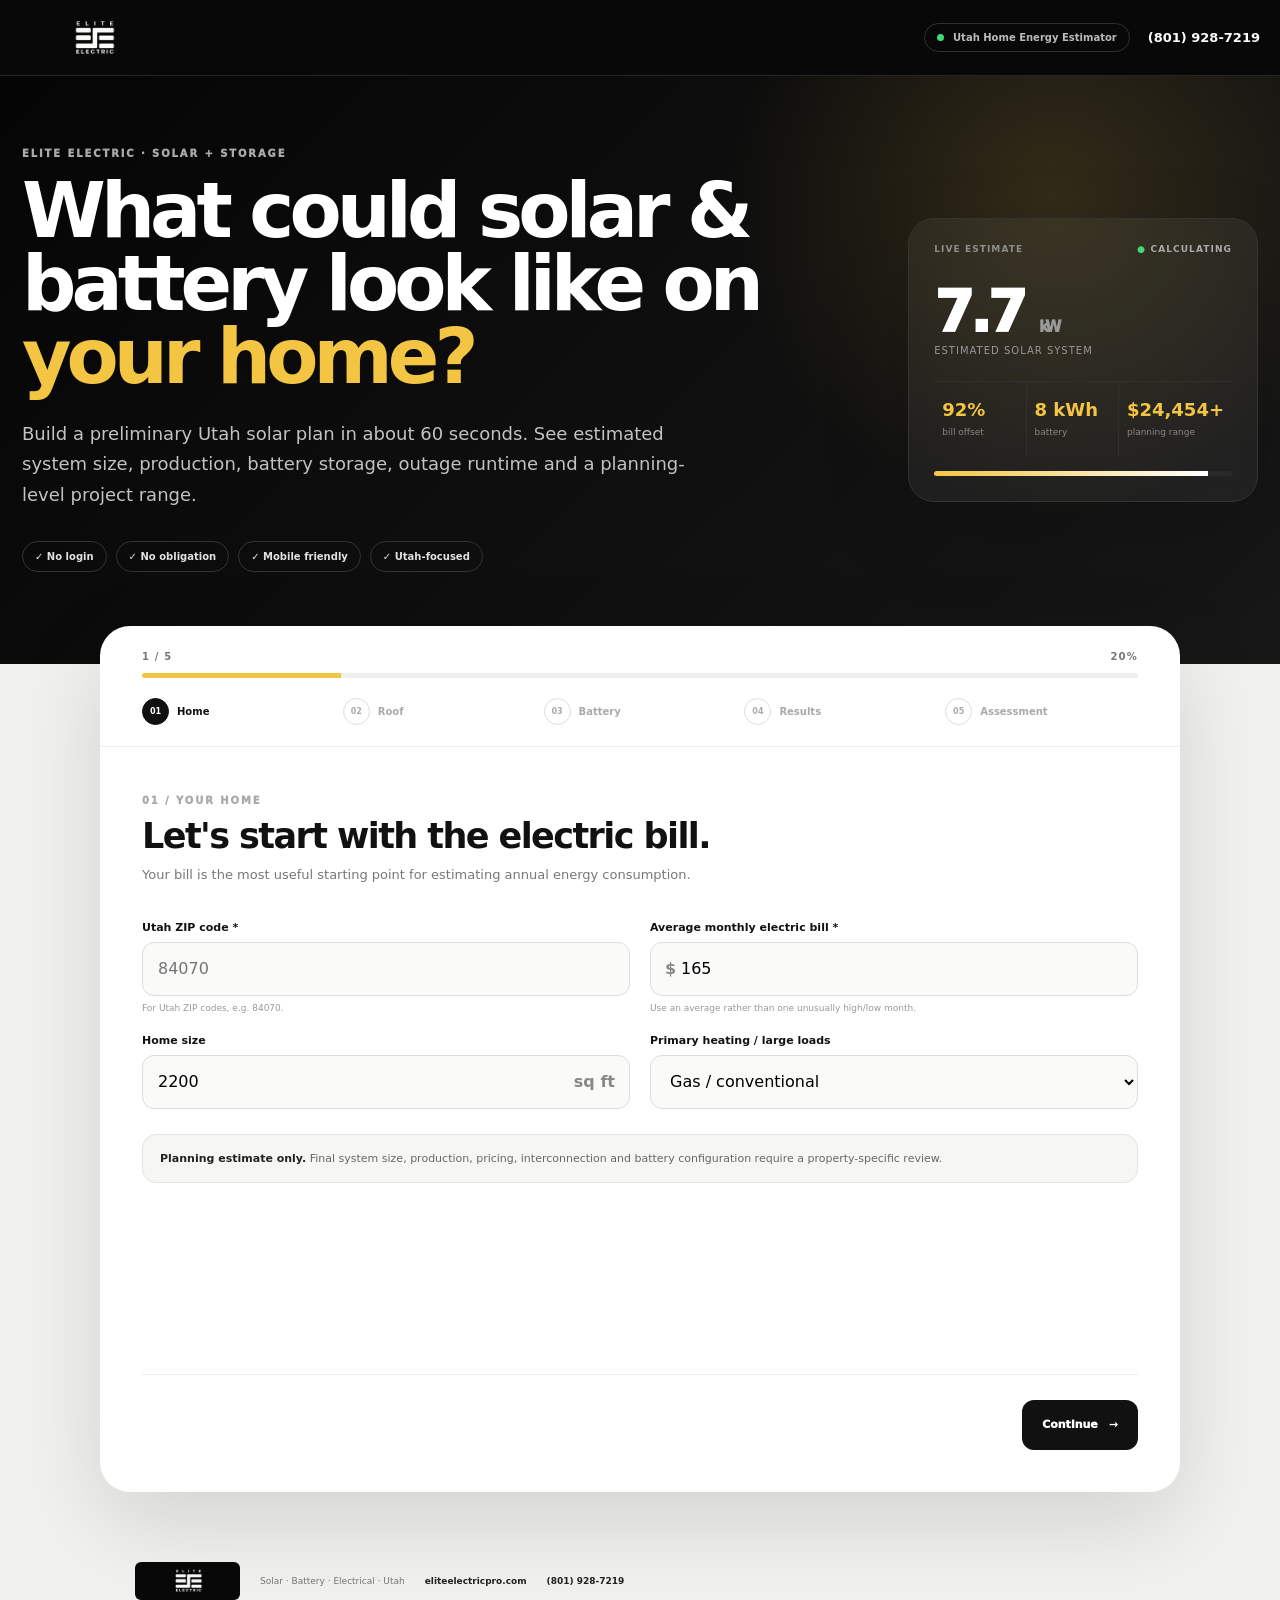
==== index.html @ 5e52f8b8 "Add files via upload" ====
<!doctype html>
<html lang="en">
<head>
  <meta charset="utf-8">
  <meta name="viewport" content="width=device-width,initial-scale=1">
  <meta name="theme-color" content="#090909">
  <meta name="description" content="Elite Electric Utah solar and battery savings estimator.">
  <title>Elite Electric | Utah Solar & Battery Savings Estimator</title>
  <link rel="stylesheet" href="styles.css">
</head>
<body data-embed-ready="true">
<div class="site">
  <header class="header">
    <a class="brand" href="https://eliteelectricpro.com/" target="_blank" rel="noopener">
      <img src="[data-uri]" alt="Elite Electric">
    </a>
    <div class="header-actions">
      <span class="status"><i></i> Utah Home Energy Estimator</span>
      <a href="tel:+18019287219">(801) 928-7219</a>
    </div>
  </header>

  <section class="hero">
    <div class="hero-inner">
      <div class="hero-copy">
        <div class="eyebrow">ELITE ELECTRIC · SOLAR + STORAGE</div>
        <h1>What could solar & battery look like on <span>your home?</span></h1>
        <p>Build a preliminary Utah solar plan in about 60 seconds. See estimated system size, production, battery storage, outage runtime and a planning-level project range.</p>
        <div class="hero-pills">
          <b>✓ No login</b><b>✓ No obligation</b><b>✓ Mobile friendly</b><b>✓ Utah-focused</b>
        </div>
      </div>
      <div class="hero-preview">
        <div class="preview-head"><span>LIVE ESTIMATE</span><i>● CALCULATING</i></div>
        <div class="preview-number" id="previewKw">— <small>kW</small></div>
        <div class="preview-label">Estimated solar system</div>
        <div class="preview-grid">
          <div><strong id="previewOffset">—</strong><span>bill offset</span></div>
          <div><strong id="previewBattery">—</strong><span>battery</span></div>
          <div><strong id="previewPrice">—</strong><span>planning range</span></div>
        </div>
        <div class="preview-progress"><span id="previewProgress"></span></div>
      </div>
    </div>
  </section>

  <main class="calculator" id="calculator">
    <div class="steps-bar">
      <div class="steps-meta"><span id="stepText">1 / 5</span><b id="stepPct">20%</b></div>
      <div class="bar"><span id="barFill"></span></div>
      <div class="steps">
        <div class="step active" data-step="1"><i>01</i><span>Home</span></div>
        <div class="step" data-step="2"><i>02</i><span>Roof</span></div>
        <div class="step" data-step="3"><i>03</i><span>Battery</span></div>
        <div class="step" data-step="4"><i>04</i><span>Results</span></div>
        <div class="step" data-step="5"><i>05</i><span>Assessment</span></div>
      </div>
    </div>

    <form id="form" novalidate>
      <section class="screen active" data-screen="1">
        <div class="screen-title"><label>01 / YOUR HOME</label><h2>Let's start with the electric bill.</h2><p>Your bill is the most useful starting point for estimating annual energy consumption.</p></div>
        <div class="fields two">
          <label class="field"><b>Utah ZIP code *</b><input id="zip" maxlength="5" inputmode="numeric" placeholder="84070"><small>For Utah ZIP codes, e.g. 84070.</small></label>
          <label class="field"><b>Average monthly electric bill *</b><div class="money"><em>$</em><input id="bill" type="number" min="50" max="2500" value="165"></div><small>Use an average rather than one unusually high/low month.</small></label>
        </div>
        <div class="fields two">
          <label class="field"><b>Home size</b><div class="suffix"><input id="sqft" type="number" min="500" max="15000" value="2200"><em>sq ft</em></div></label>
          <label class="field"><b>Primary heating / large loads</b><select id="heating"><option value="gas">Gas / conventional</option><option value="heatpump">Heat pump</option><option value="electric">Electric resistance</option><option value="mixed">Mixed / not sure</option></select></label>
        </div>
        <div class="notice"><strong>Planning estimate only.</strong> Final system size, production, pricing, interconnection and battery configuration require a property-specific review.</div>
      </section>

      <section class="screen" data-screen="2">
        <div class="screen-title"><label>02 / ROOF & SOLAR</label><h2>Tell us what the roof is like.</h2><p>These selections adjust the planning model for roof exposure and available solar area.</p></div>
        <div class="choice-title">Primary roof direction</div>
        <div class="cards four" id="orientation">
          <button type="button" class="card selected" data-v="south"><strong>↑</strong><b>South</b><small>Strong exposure</small></button>
          <button type="button" class="card" data-v="se"><strong>↗</strong><b>SE / SW</b><small>Good exposure</small></button>
          <button type="button" class="card" data-v="ew"><strong>↔</strong><b>East / West</b><small>Good exposure</small></button>
          <button type="button" class="card" data-v="north"><strong>↓</strong><b>Mostly North</b><small>Reduced exposure</small></button>
        </div>
        <div class="choice-title">Roof shading</div>
        <div class="range-card">
          <input id="shade" type="range" min="0" max="35" step="5" value="10">
          <div><span>Minimal</span><b id="shadeLabel">10% shade</b><span>Heavy</span></div>
        </div>
        <div class="choice-title">Available roof area</div>
        <div class="cards three" id="roofArea">
          <button type="button" class="card selected" data-v="normal"><b>Normal</b><small>Plenty of usable roof area</small></button>
          <button type="button" class="card" data-v="complex"><b>Complex</b><small>Multiple roof faces / obstructions</small></button>
          <button type="button" class="card" data-v="limited"><b>Limited</b><small>Space may constrain panel count</small></button>
        </div>
        <div class="mini-note">The calculator uses an editable Utah planning production assumption. It is not a substitute for satellite imagery, shade analysis or a site survey.</div>
      </section>

      <section class="screen" data-screen="3">
        <div class="screen-title"><label>03 / BATTERY BACKUP</label><h2>How much of the home should stay on?</h2><p>Choose an outage goal, then select the loads you want to prioritize.</p></div>
        <div class="goal-cards" id="goals">
          <button type="button" class="goal selected" data-v="essential"><span>🔌</span><b>Essential</b><small>Fridge, lights, Wi‑Fi and selected outlets</small></button>
          <button type="button" class="goal" data-v="comfort"><span>🏠</span><b>Comfort</b><small>Add TV, fans and more everyday loads</small></button>
          <button type="button" class="goal" data-v="whole"><span>⚡</span><b>Whole-home</b><small>Designed around larger loads and HVAC</small></button>
        </div>
        <div class="load-box">
          <div class="load-head"><div><b>Backup loads</b><small>Typical planning wattages</small></div><button type="button" id="reset">Reset</button></div>
          <div class="appliances" id="appliances"></div>
          <div class="load-total">
            <div><span>Simultaneous load</span><b id="watts">—</b></div>
            <div><span>Daily backup energy</span><b id="daily">—</b></div>
            <div><span>Suggested battery</span><b id="battery">—</b></div>
          </div>
        </div>
        <label class="checkrow"><input id="resilience" type="checkbox" checked><span></span><div><b>Prioritize outage resilience</b><small>Keep more storage in the recommendation when sizing is close.</small></div></label>
      </section>

      <section class="screen" data-screen="4">
        <div class="screen-title"><label>04 / YOUR RESULTS</label><h2>Your preliminary solar plan.</h2><p>Use these figures to start a conversation. A final design and quote must be based on your actual property.</p></div>
        <div class="result-top">
          <div><span>EST. SOLAR</span><strong id="rKw">—</strong><small>DC system size</small></div>
          <div><span>ANNUAL OFFSET</span><strong id="rOffset">—</strong><small>modeled energy offset</small></div>
          <div><span>BATTERY</span><strong id="rBattery">—</strong><small>usable storage target</small></div>
        </div>
        <div class="metrics">
          <article><i>☀</i><span>Annual production</span><b id="rProduction">—</b><small>kWh / year</small></article>
          <article><i>$</i><span>Annual electric spend</span><b id="rAnnual">—</b><small>before solar</small></article>
          <article><i>◷</i><span>Essential backup</span><b id="rRuntime">—</b><small>modeled runtime</small></article>
          <article><i>↘</i><span>Planning project range</span><b id="rPrice">—</b><small>before applicable rebates</small></article>
        </div>
        <div class="product-box">
          <div class="box-title"><div><label>BATTERY CONFIGURATION</label><h3>Equipment paths shown by Elite Electric</h3></div><span id="rebatePill">RMP rebate: verify eligibility</span></div>
          <div class="products" id="products"></div>
        </div>
        <div class="savings-box">
          <div><label>25-YEAR PLANNING VIEW</label><h3>Modeled energy savings</h3><p id="savingsText">—</p></div>
          <div class="savings-number"><strong id="savings25">—</strong><span>modeled utility spend avoided over 25 years*</span></div>
        </div>
        <div class="result-notes"><h3>How to read this estimate</h3><ul id="notes"></ul></div>
        <div class="disclaimer">*This is a planning model, not a guaranteed savings statement. It does not model every utility charge, rate change, degradation, financing term, maintenance cost, tax situation, export-credit rule or outage pattern. Verify current incentives and utility rules before relying on them.</div>
      </section>

      <section class="screen" data-screen="5">
        <div class="screen-title"><label>05 / NEXT STEP</label><h2>Turn the estimate into a property-specific design.</h2><p>Send your information to Elite Electric. The calculator results stay on this page; the contact form is loaded directly from your website.</p></div>
        <div class="lead-summary">
          <div><span>Your estimate</span><strong id="leadSummary">—</strong></div>
          <div><span>Battery goal</span><strong id="leadBattery">—</strong></div>
          <div><span>ZIP</span><strong id="leadZip">—</strong></div>
        </div>
        <div class="cta">
          <div><label>ELITE ELECTRIC</label><h3>Request your solar + battery assessment</h3><p>Ask about system design, panel capacity, battery backup, RMP programs and current project pricing.</p></div>
          <a href="tel:+18019287219">Call (801) 928-7219</a>
        </div>
        <div class="contact-head"><div><label>CONTACT FORM</label><h3>Send your details</h3></div><a href="https://eliteelectricpro.com/metform-form/contact-form/" target="_blank" rel="noopener">Open separately ↗</a></div>
        <div class="iframe-shell">
          <div class="iframe-topline"><span>Secure Elite Electric form</span><button type="button" id="expandForm">Expand form ↗</button></div>
          <div class="iframe"><iframe src="https://eliteelectricpro.com/metform-form/contact-form/" title="Elite Electric contact form" loading="lazy" referrerpolicy="strict-origin-when-cross-origin"></iframe></div>
        </div>
        <p class="iframe-help">If the form is blocked by WordPress security settings, use “Open separately.”</p>
      </section>

      <div class="nav">
        <button type="button" id="back" class="secondary hidden">← Back</button>
        <span></span>
        <button type="button" id="next" class="primary">Continue <b>→</b></button>
      </div>
    </form>
  </main>

  <footer>
    <img src="[data-uri]" alt="Elite Electric">
    <span>Solar · Battery · Electrical · Utah</span>
    <a href="https://eliteelectricpro.com/" target="_blank" rel="noopener">eliteelectricpro.com</a>
    <a href="tel:+18019287219">(801) 928-7219</a>
  </footer>
</div>
<script src="app.js"></script>
</body>
</html>
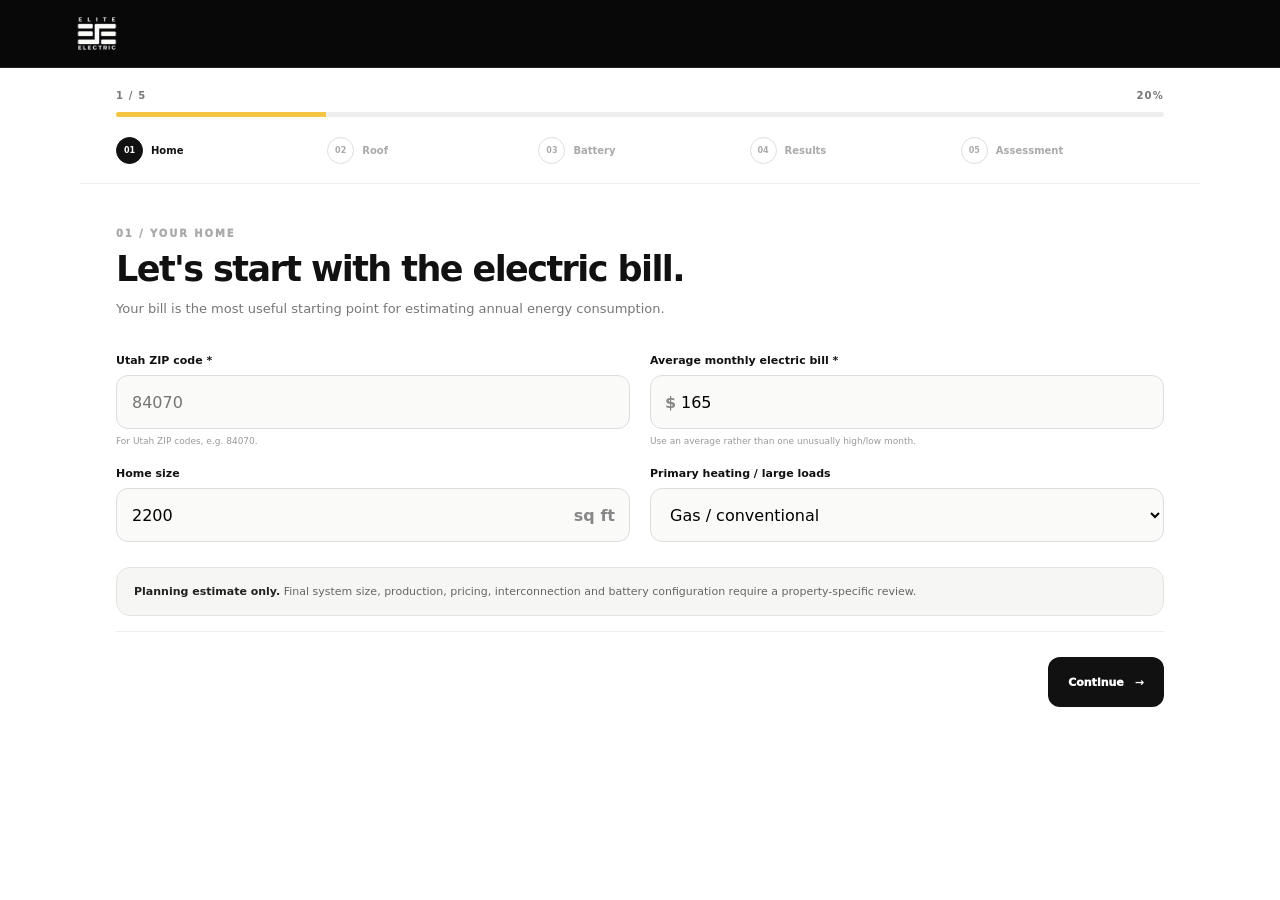
==== commit cb76d84d: "Add files via upload" ====
--- a/index.html
+++ b/index.html
@@ -10,39 +10,11 @@
 </head>
 <body data-embed-ready="true">
 <div class="site">
-  <header class="header">
-    <a class="brand" href="https://eliteelectricpro.com/" target="_blank" rel="noopener">
+  <header class="header" aria-label="Elite Electric">
+    <a class="brand" href="https://eliteelectricpro.com/" target="_blank" rel="noopener" aria-label="Elite Electric website">
       <img src="[data-uri]" alt="Elite Electric">
     </a>
-    <div class="header-actions">
-      <span class="status"><i></i> Utah Home Energy Estimator</span>
-      <a href="tel:+18019287219">(801) 928-7219</a>
-    </div>
   </header>
-
-  <section class="hero">
-    <div class="hero-inner">
-      <div class="hero-copy">
-        <div class="eyebrow">ELITE ELECTRIC · SOLAR + STORAGE</div>
-        <h1>What could solar & battery look like on <span>your home?</span></h1>
-        <p>Build a preliminary Utah solar plan in about 60 seconds. See estimated system size, production, battery storage, outage runtime and a planning-level project range.</p>
-        <div class="hero-pills">
-          <b>✓ No login</b><b>✓ No obligation</b><b>✓ Mobile friendly</b><b>✓ Utah-focused</b>
-        </div>
-      </div>
-      <div class="hero-preview">
-        <div class="preview-head"><span>LIVE ESTIMATE</span><i>● CALCULATING</i></div>
-        <div class="preview-number" id="previewKw">— <small>kW</small></div>
-        <div class="preview-label">Estimated solar system</div>
-        <div class="preview-grid">
-          <div><strong id="previewOffset">—</strong><span>bill offset</span></div>
-          <div><strong id="previewBattery">—</strong><span>battery</span></div>
-          <div><strong id="previewPrice">—</strong><span>planning range</span></div>
-        </div>
-        <div class="preview-progress"><span id="previewProgress"></span></div>
-      </div>
-    </div>
-  </section>
 
   <main class="calculator" id="calculator">
     <div class="steps-bar">
@@ -149,12 +121,15 @@
           <div><label>ELITE ELECTRIC</label><h3>Request your solar + battery assessment</h3><p>Ask about system design, panel capacity, battery backup, RMP programs and current project pricing.</p></div>
           <a href="tel:+18019287219">Call (801) 928-7219</a>
         </div>
-        <div class="contact-head"><div><label>CONTACT FORM</label><h3>Send your details</h3></div><a href="https://eliteelectricpro.com/metform-form/contact-form/" target="_blank" rel="noopener">Open separately ↗</a></div>
-        <div class="iframe-shell">
-          <div class="iframe-topline"><span>Secure Elite Electric form</span><button type="button" id="expandForm">Expand form ↗</button></div>
-          <div class="iframe"><iframe src="https://eliteelectricpro.com/metform-form/contact-form/" title="Elite Electric contact form" loading="lazy" referrerpolicy="strict-origin-when-cross-origin"></iframe></div>
+        <div class="contact-launch">
+          <div class="contact-launch-copy">
+            <label>FREE ASSESSMENT</label>
+            <h3>Ready for a property-specific design?</h3>
+            <p>Your calculator results are ready. Continue to Elite Electric's dedicated assessment form to request a site-specific review.</p>
+          </div>
+          <a class="contact-launch-button" href="https://eliteelectricpro.com/lead/" target="_blank" rel="noopener">Open assessment form ↗</a>
         </div>
-        <p class="iframe-help">If the form is blocked by WordPress security settings, use “Open separately.”</p>
+        <p class="iframe-help">The assessment form opens on Elite Electric's website so it can use its full mobile layout without creating blank space inside the calculator.</p>
       </section>
 
       <div class="nav">
@@ -165,12 +140,7 @@
     </form>
   </main>
 
-  <footer>
-    <img src="[data-uri]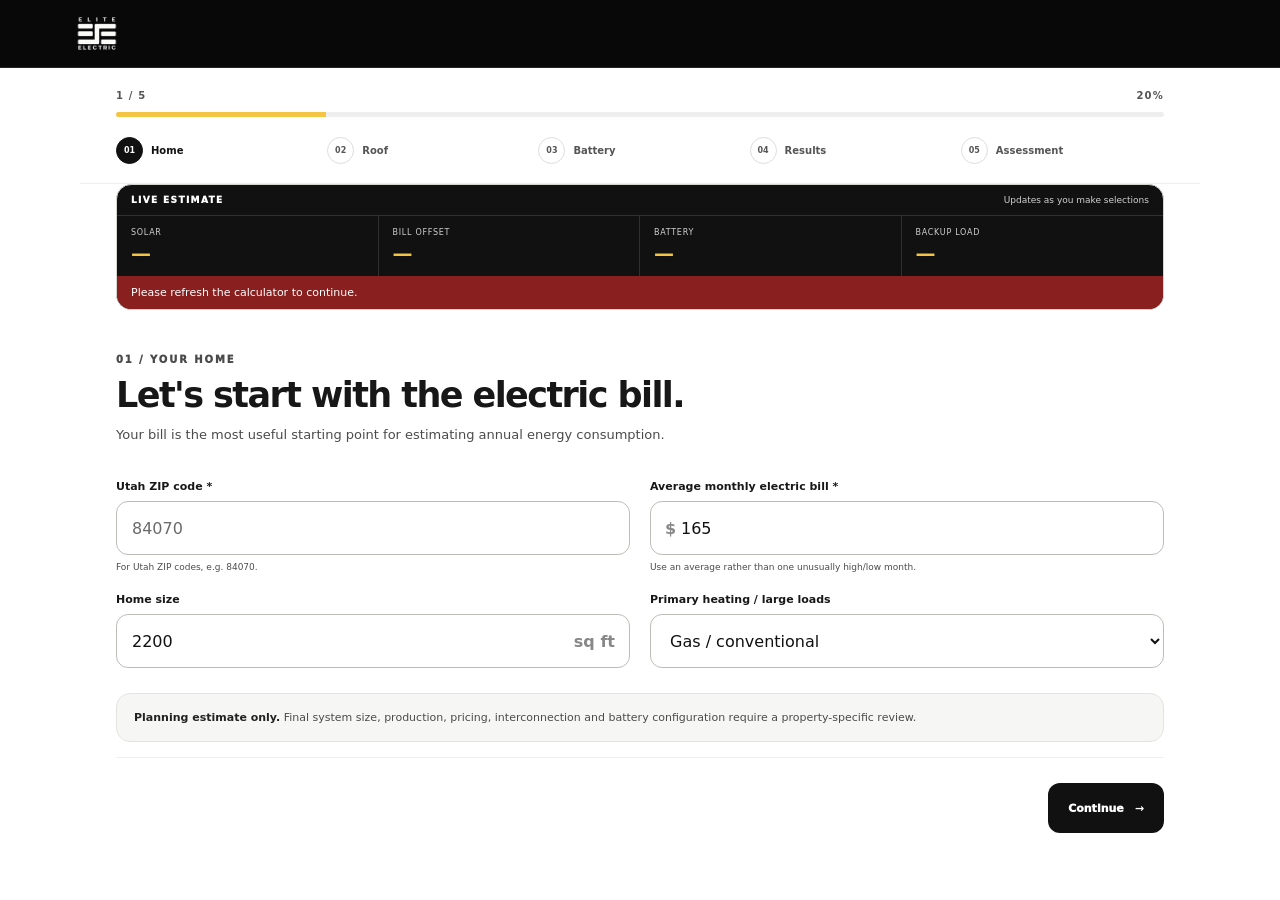
==== commit 9f652232: "Add files via upload" ====
--- a/index.html
+++ b/index.html
@@ -26,6 +26,16 @@
         <div class="step" data-step="3"><i>03</i><span>Battery</span></div>
         <div class="step" data-step="4"><i>04</i><span>Results</span></div>
         <div class="step" data-step="5"><i>05</i><span>Assessment</span></div>
+      </div>
+    </div>
+
+    <div class="live-estimate" aria-live="polite" aria-label="Live estimate preview">
+      <div class="live-estimate-head"><span>LIVE ESTIMATE</span><small>Updates as you make selections</small></div>
+      <div class="live-estimate-grid">
+        <div><span>Solar</span><strong id="liveKw">—</strong></div>
+        <div><span>Bill offset</span><strong id="liveOffset">—</strong></div>
+        <div><span>Battery</span><strong id="liveBattery">—</strong></div>
+        <div><span>Backup load</span><strong id="liveLoad">—</strong></div>
       </div>
     </div>
 
@@ -111,25 +121,21 @@
       </section>
 
       <section class="screen" data-screen="5">
-        <div class="screen-title"><label>05 / NEXT STEP</label><h2>Turn the estimate into a property-specific design.</h2><p>Send your information to Elite Electric. The calculator results stay on this page; the contact form is loaded directly from your website.</p></div>
+        <div class="screen-title"><label>05 / NEXT STEP</label><h2>Turn the estimate into a property-specific design.</h2><p>Send your information to Elite Electric. Your estimate stays on this page while you complete the assessment form.</p></div>
         <div class="lead-summary">
           <div><span>Your estimate</span><strong id="leadSummary">—</strong></div>
           <div><span>Battery goal</span><strong id="leadBattery">—</strong></div>
           <div><span>ZIP</span><strong id="leadZip">—</strong></div>
         </div>
         <div class="cta">
-          <div><label>ELITE ELECTRIC</label><h3>Request your solar + battery assessment</h3><p>Ask about system design, panel capacity, battery backup, RMP programs and current project pricing.</p></div>
+          <div><label>ELITE ELECTRIC</label><h3>Request your solar + battery assessment</h3><p>Your estimate stays here while the dedicated Elite Electric assessment form loads below.</p></div>
           <a href="tel:+18019287219">Call (801) 928-7219</a>
         </div>
-        <div class="contact-launch">
-          <div class="contact-launch-copy">
-            <label>FREE ASSESSMENT</label>
-            <h3>Ready for a property-specific design?</h3>
-            <p>Your calculator results are ready. Continue to Elite Electric's dedicated assessment form to request a site-specific review.</p>
-          </div>
-          <a class="contact-launch-button" href="https://eliteelectricpro.com/lead/" target="_blank" rel="noopener">Open assessment form ↗</a>
+        <div class="embedded-lead">
+          <div class="embedded-lead-bar"><span>FREE ASSESSMENT</span><span>Elite Electric form</span></div>
+          <iframe id="leadFrame" title="Elite Electric assessment form" src="https://eliteelectricpro.com/lead/" loading="lazy"></iframe>
         </div>
-        <p class="iframe-help">The assessment form opens on Elite Electric's website so it can use its full mobile layout without creating blank space inside the calculator.</p>
+        <p class="iframe-help">The assessment form is embedded in this calculator, so customers stay in the same application. If it does not load, <a href="https://eliteelectricpro.com/lead/" target="_blank" rel="noopener">open it directly ↗</a>.</p>
       </section>
 
       <div class="nav">
--- a/styles.css
+++ b/styles.css
@@ -64,3 +64,38 @@
 .header{justify-content:flex-start}
 .brand{display:inline-flex;align-items:center}
 @media(max-width:620px){.header{height:58px;padding:0 14px}.brand img{width:116px;height:46px}}
+
+/* v6: keep the dedicated assessment form inside the calculator */
+.embedded-lead{margin-top:18px;border:1px solid #deded9;border-radius:17px;overflow:hidden;background:#fafafa}
+.embedded-lead-bar{height:42px;padding:0 14px;display:flex;align-items:center;justify-content:space-between;gap:12px;border-bottom:1px solid #e6e6e2;background:#f5f5f2;color:#777;font-size:8px;font-weight:900;text-transform:uppercase;letter-spacing:.1em}
+.embedded-lead-bar span:first-child{color:#111}
+.embedded-lead iframe{width:100%;height:760px;border:0;display:block;background:#fff}
+.iframe-help a{color:#222;font-weight:800}
+@media(max-width:620px){
+  .embedded-lead{margin-top:14px;border-radius:13px}
+  .embedded-lead-bar{height:38px;padding:0 11px;font-size:7px}
+  .embedded-lead iframe{height:720px}
+}
+
+
+/* v7: high-contrast text + visible live calculations */
+:root{--muted-strong:#4b4b4b;--muted-soft:#5f5f5f}
+body{color:#171717}
+.screen-title label,.box-title label,.cta label,.contact-head label{color:#4b4b4b}
+.screen-title p,.notice,.mini-note,.field small,.card small,.goal small,.load-head small,.appliance small,.checkrow small,.metrics span,.metrics small,.product p,.product .tag,.result-notes li,.disclaimer,.iframe-help,.contact-launch-copy label,.contact-launch-copy p,.savings-box p,.savings-number span{color:var(--muted-strong)}
+.steps-meta,.step{color:#555}
+.step.active{color:#111}
+.preview-label,.preview-grid span{color:#555}
+.field>b,.choice-title,.load-head b,.appliance b,.checkrow b,.box-title h3,.result-notes h3{color:#171717}
+.field input,.field select{color:#111;background:#fff;border-color:#bdbdb8}
+.field input::placeholder{color:#6a6a6a;opacity:1}
+.live-estimate{margin:0 36px;border:1px solid #d5d5d0;border-radius:15px;background:#111;color:#fff;overflow:hidden}
+.live-estimate-head{display:flex;justify-content:space-between;align-items:center;gap:12px;padding:10px 14px;border-bottom:1px solid #303030}
+.live-estimate-head span{font-size:9px;font-weight:950;letter-spacing:.15em;color:#fff}
+.live-estimate-head small{font-size:9px;color:#d1d1d1}
+.live-estimate-grid{display:grid;grid-template-columns:repeat(4,1fr)}
+.live-estimate-grid div{padding:12px 14px;border-right:1px solid #303030}
+.live-estimate-grid div:last-child{border-right:0}
+.live-estimate-grid span{display:block;font-size:8px;text-transform:uppercase;letter-spacing:.09em;color:#cfcfcf}
+.live-estimate-grid strong{display:block;color:var(--gold);font-size:20px;line-height:1.1;margin-top:5px}
+@media(max-width:620px){.live-estimate{margin:0 14px;border-radius:13px}.live-estimate-head{padding:9px 11px}.live-estimate-head small{font-size:8px}.live-estimate-grid div{padding:11px 10px}.live-estimate-grid span{font-size:7px}.live-estimate-grid strong{font-size:16px}}
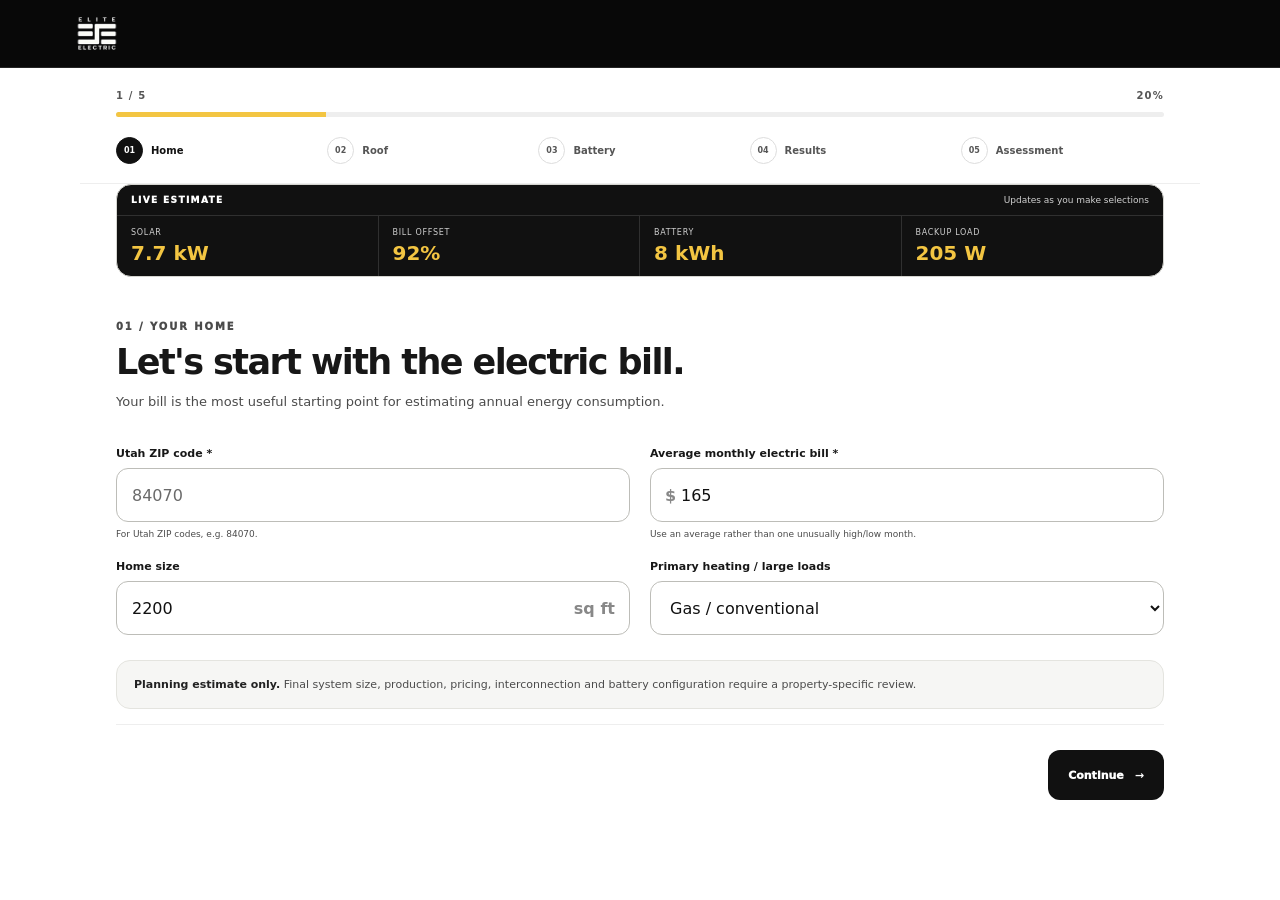
==== commit 4c92b3e4: "Add files via upload" ====
--- a/index.html
+++ b/index.html
@@ -5,6 +5,8 @@
   <meta name="viewport" content="width=device-width,initial-scale=1">
   <meta name="theme-color" content="#090909">
   <meta name="description" content="Elite Electric Utah solar and battery savings estimator.">
+  <link rel="icon" type="image/png" sizes="192x192" href="assets/favicon.png">
+  <link rel="apple-touch-icon" href="assets/favicon.png">
   <title>Elite Electric | Utah Solar & Battery Savings Estimator</title>
   <link rel="stylesheet" href="styles.css">
 </head>
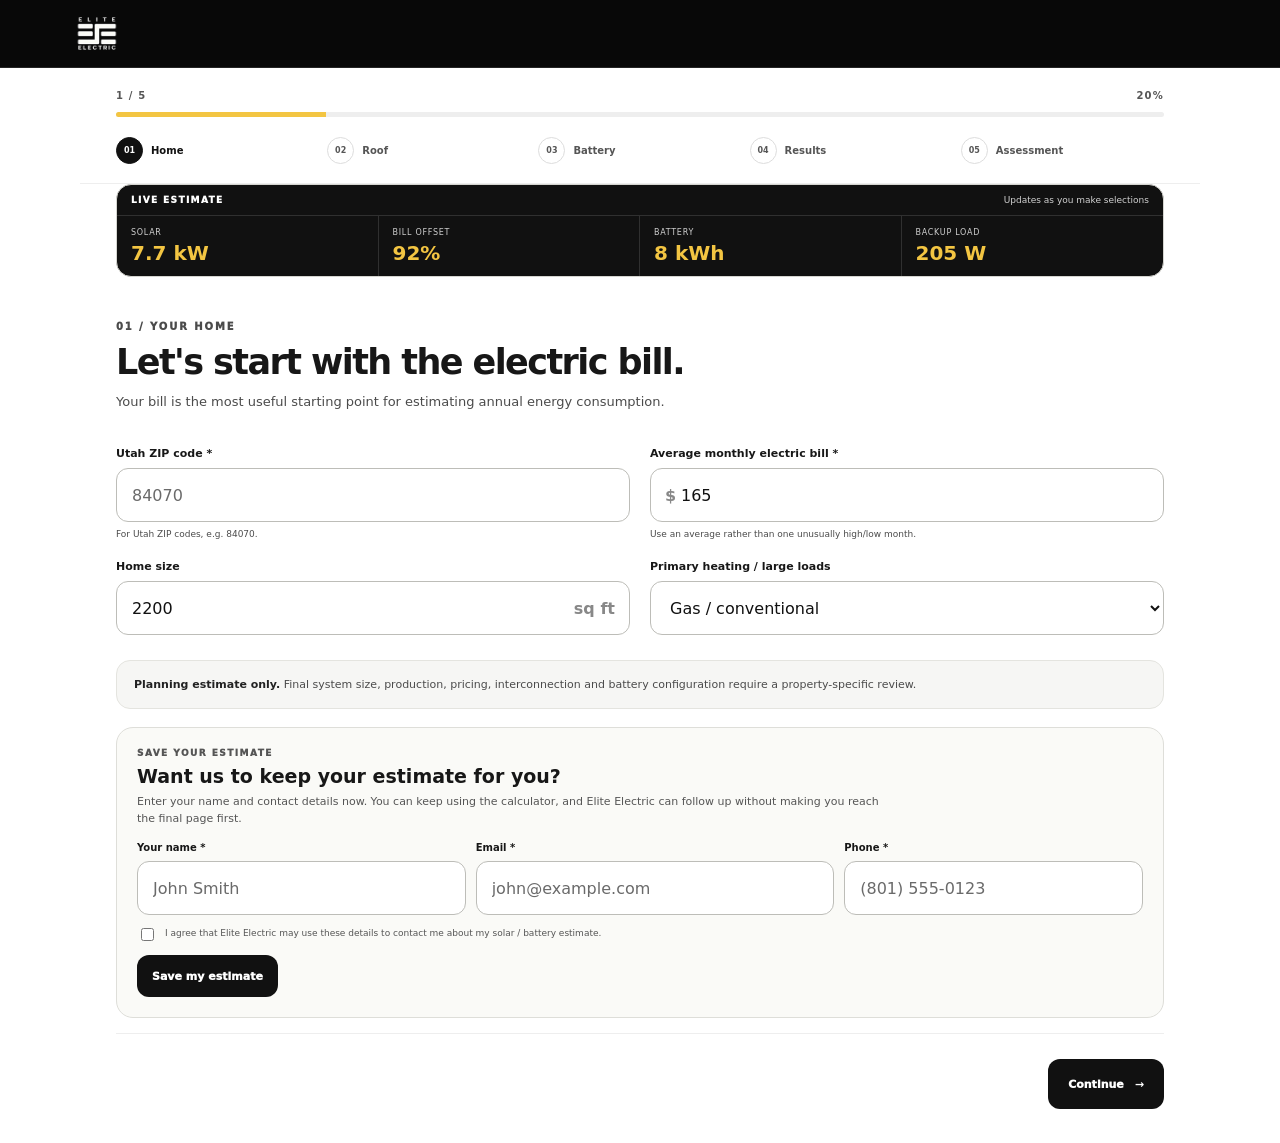
==== commit 376c8252: "Add files via upload" ====
--- a/index.html
+++ b/index.html
@@ -53,6 +53,21 @@
           <label class="field"><b>Primary heating / large loads</b><select id="heating"><option value="gas">Gas / conventional</option><option value="heatpump">Heat pump</option><option value="electric">Electric resistance</option><option value="mixed">Mixed / not sure</option></select></label>
         </div>
         <div class="notice"><strong>Planning estimate only.</strong> Final system size, production, pricing, interconnection and battery configuration require a property-specific review.</div>
+
+        <div class="save-lead-card" id="saveLeadCard">
+          <div class="save-lead-copy">
+            <span class="eyebrow">SAVE YOUR ESTIMATE</span>
+            <h3>Want us to keep your estimate for you?</h3>
+            <p>Enter your name and contact details now. You can keep using the calculator, and Elite Electric can follow up without making you reach the final page first.</p>
+          </div>
+          <div class="save-lead-fields">
+            <label class="field"><b>Your name *</b><input id="leadName" autocomplete="name" placeholder="John Smith"></label>
+            <label class="field"><b>Email *</b><input id="leadEmail" type="email" autocomplete="email" placeholder="john@example.com"></label>
+            <label class="field"><b>Phone *</b><input id="leadPhone" type="tel" autocomplete="tel" inputmode="tel" placeholder="(801) 555-0123"></label>
+          </div>
+          <label class="consent"><input id="leadConsent" type="checkbox"><span>I agree that Elite Electric may use these details to contact me about my solar / battery estimate.</span></label>
+          <div class="save-lead-actions"><button type="button" id="saveLead" class="primary small">Save my estimate</button><span id="saveLeadStatus" role="status" aria-live="polite"></span></div>
+        </div>
       </section>
 
       <section class="screen" data-screen="2">
--- a/styles.css
+++ b/styles.css
@@ -99,3 +99,5 @@
 .live-estimate-grid span{display:block;font-size:8px;text-transform:uppercase;letter-spacing:.09em;color:#cfcfcf}
 .live-estimate-grid strong{display:block;color:var(--gold);font-size:20px;line-height:1.1;margin-top:5px}
 @media(max-width:620px){.live-estimate{margin:0 14px;border-radius:13px}.live-estimate-head{padding:9px 11px}.live-estimate-head small{font-size:8px}.live-estimate-grid div{padding:11px 10px}.live-estimate-grid span{font-size:7px}.live-estimate-grid strong{font-size:16px}}
+/* v9: early lead capture */
+.save-lead-card{margin-top:18px;padding:20px;border:1px solid #deded9;border-radius:17px;background:#fafaf7}.save-lead-copy .eyebrow{display:block;color:#555;font-size:9px;font-weight:950;letter-spacing:.16em}.save-lead-copy h3{font-size:19px;margin:7px 0 6px}.save-lead-copy p{margin:0;color:#555;font-size:11px;line-height:1.55;max-width:760px}.save-lead-fields{display:grid;grid-template-columns:1.1fr 1.2fr 1fr;gap:10px;margin-top:15px}.save-lead-fields .field{margin:0}.save-lead-fields .field>b{font-size:10px}.save-lead-actions{display:flex;align-items:center;gap:12px;margin-top:11px}.primary.small{min-height:42px;padding:0 15px}.save-lead-actions span{font-size:10px;color:#555}.save-lead-actions span.saved{color:#39733b;font-weight:800}.save-lead-actions span.error{color:#a32a2a;font-weight:800}.consent{display:flex;gap:8px;align-items:flex-start;margin-top:12px;color:#555;font-size:9px;line-height:1.45}.consent input{margin-top:1px;accent-color:#111}.field input[type=email],.field input[type=tel]{color:#111;background:#fff;border-color:#bdbdb8}@media(max-width:700px){.save-lead-fields{grid-template-columns:1fr}.save-lead-card{padding:16px}.save-lead-actions{align-items:flex-start;flex-direction:column}.primary.small{width:100%}}
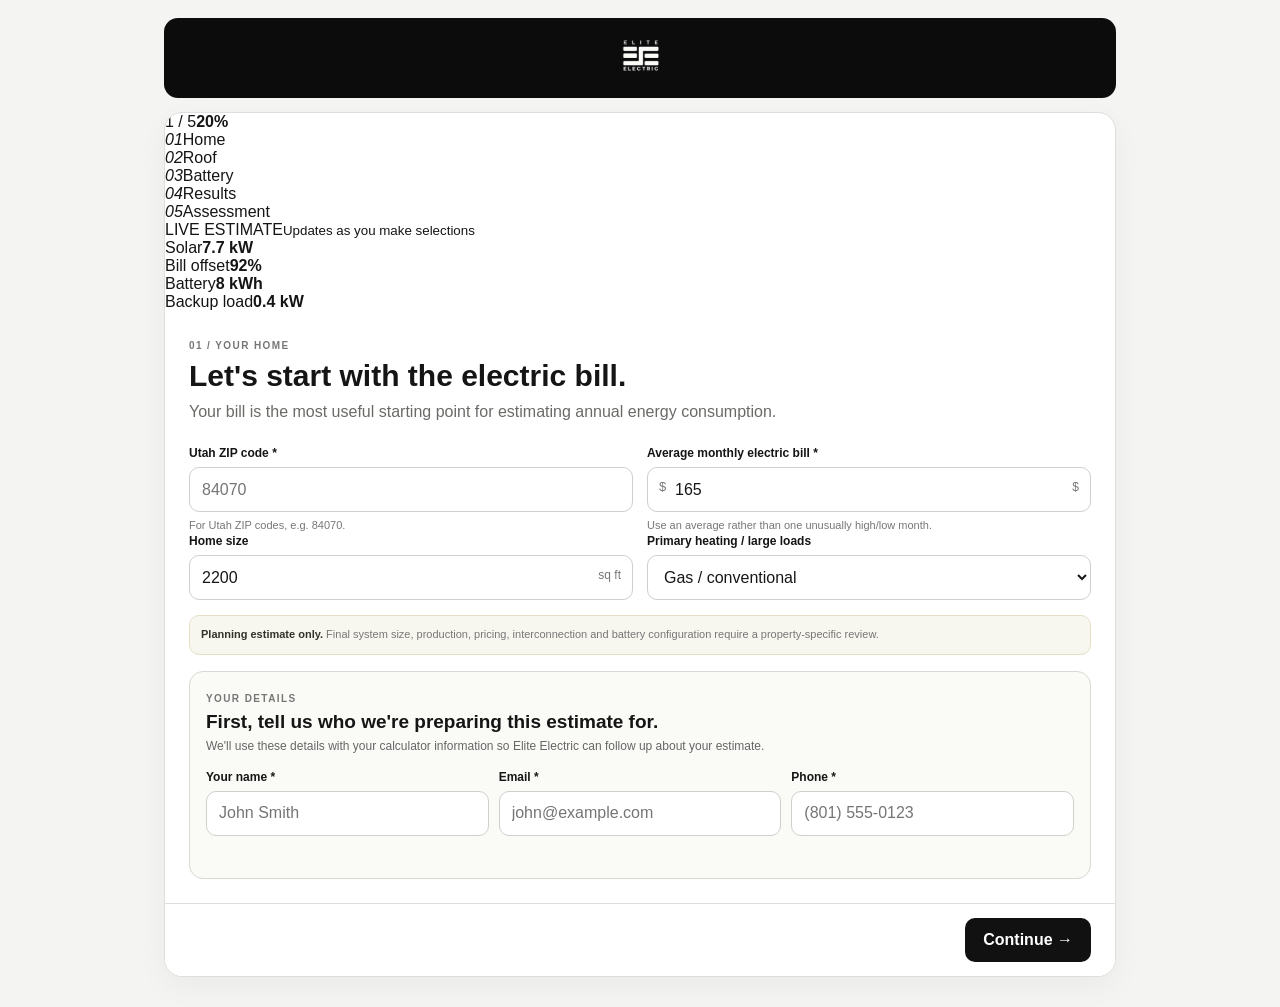
==== commit d28f21da: "Add files via upload" ====
--- a/index.html
+++ b/index.html
@@ -56,17 +56,16 @@
 
         <div class="save-lead-card" id="saveLeadCard">
           <div class="save-lead-copy">
-            <span class="eyebrow">SAVE YOUR ESTIMATE</span>
-            <h3>Want us to keep your estimate for you?</h3>
-            <p>Enter your name and contact details now. You can keep using the calculator, and Elite Electric can follow up without making you reach the final page first.</p>
+            <span class="eyebrow">YOUR DETAILS</span>
+            <h3>First, tell us who we're preparing this estimate for.</h3>
+            <p>We'll use these details with your calculator information so Elite Electric can follow up about your estimate.</p>
           </div>
           <div class="save-lead-fields">
             <label class="field"><b>Your name *</b><input id="leadName" autocomplete="name" placeholder="John Smith"></label>
             <label class="field"><b>Email *</b><input id="leadEmail" type="email" autocomplete="email" placeholder="john@example.com"></label>
             <label class="field"><b>Phone *</b><input id="leadPhone" type="tel" autocomplete="tel" inputmode="tel" placeholder="(801) 555-0123"></label>
           </div>
-          <label class="consent"><input id="leadConsent" type="checkbox"><span>I agree that Elite Electric may use these details to contact me about my solar / battery estimate.</span></label>
-          <div class="save-lead-actions"><button type="button" id="saveLead" class="primary small">Save my estimate</button><span id="saveLeadStatus" role="status" aria-live="polite"></span></div>
+          <div class="save-lead-actions"><span id="saveLeadStatus" role="status" aria-live="polite"></span></div>
         </div>
       </section>
 
--- a/styles.css
+++ b/styles.css
@@ -1,103 +1 @@
-:root{
---black:#080808;--ink:#111;--muted:#777;--soft:#f5f5f2;--line:#e3e3df;
---gold:#f3c542;--gold2:#ffdc68;--green:#3fdb79;--white:#fff;
---shadow:0 30px 90px rgba(0,0,0,.13);--radius:24px
-}
-*{box-sizing:border-box}html{scroll-behavior:smooth}
-body{margin:0;background:#f1f1ef;color:var(--ink);font-family:Inter,ui-sans-serif,system-ui,-apple-system,BlinkMacSystemFont,"Segoe UI",sans-serif}
-button,input,select{font:inherit}button{cursor:pointer}a{text-decoration:none;color:inherit}
-.header{height:76px;background:var(--black);display:flex;justify-content:space-between;align-items:center;padding:0 max(20px,calc((100vw - 1240px)/2));border-bottom:1px solid #252525}
-.brand img{width:148px;height:56px;object-fit:contain;display:block}.header-actions{display:flex;align-items:center;gap:18px;color:#fff;font-weight:800;font-size:13px}.header-actions a{color:#fff}.status{font-size:10px;color:#bbb;border:1px solid #303030;border-radius:100px;padding:8px 12px;font-weight:700}.status i{display:inline-block;width:7px;height:7px;background:var(--green);border-radius:50%;margin-right:6px}
-.screen-title label,.box-title label,.cta label,.contact-head label{font-size:10px;letter-spacing:.19em;font-weight:950;color:#aaa}
-.preview-number{font-size:57px;font-weight:950;letter-spacing:-.07em;margin-top:25px}.preview-number small{font-size:15px;color:#999}.preview-label{color:#999;font-size:10px;text-transform:uppercase;letter-spacing:.1em}.preview-grid{display:grid;grid-template-columns:repeat(3,1fr);border-top:1px solid #303030;margin-top:25px}.preview-grid div{padding:17px 8px;border-right:1px solid #303030}.preview-grid div:last-child{border:0}.preview-grid strong{display:block;font-size:18px;color:var(--gold)}.preview-grid span{font-size:9px;color:#888}.preview-progress{height:5px;background:#2a2a2a;border-radius:20px;overflow:hidden;margin-top:15px}.preview-progress span{display:block;width:0;height:100%;background:linear-gradient(90deg,var(--gold),#fff);transition:.5s}
-.calculator{max-width:1080px;margin:-38px auto 70px;background:#fff;border-radius:30px;box-shadow:var(--shadow);overflow:hidden;position:relative}.steps-bar{padding:25px 42px 21px;border-bottom:1px solid #eee}.steps-meta{display:flex;justify-content:space-between;color:#777;font-size:10px;font-weight:900;text-transform:uppercase;letter-spacing:.12em}.bar{height:5px;background:#eee;border-radius:10px;margin:11px 0 20px;overflow:hidden}.bar span{display:block;height:100%;width:20%;background:var(--gold);transition:.3s}.steps{display:grid;grid-template-columns:repeat(5,1fr);gap:8px}.step{display:flex;align-items:center;gap:8px;color:#aaa;font-size:10px;font-weight:900}.step i{font-style:normal;width:27px;height:27px;border:1px solid #ddd;border-radius:50%;display:grid;place-items:center;font-size:8px}.step.active{color:#111}.step.active i{background:#111;color:#fff;border-color:#111}.step.done i{background:var(--gold);color:#111;border-color:var(--gold)}
-form{padding:42px}.screen{display:none;min-height:570px}.screen.active{display:block}.screen-title{max-width:760px;margin-bottom:35px}.screen-title h2{font-size:35px;letter-spacing:-.045em;line-height:1.05;margin:10px 0}.screen-title p{color:#777;line-height:1.65;font-size:13px;margin:0}.fields{display:grid;gap:20px;margin-bottom:21px}.fields.two{grid-template-columns:1fr 1fr}.field{display:block}.field>b{font-size:11px;display:block;margin-bottom:8px}.field input,.field select{width:100%;height:54px;border:1px solid #ddd;border-radius:12px;background:#fafaf9;padding:0 15px;outline:none}.field input:focus,.field select:focus{border-color:#111;box-shadow:0 0 0 3px rgba(243,197,66,.25)}.field small{display:block;color:#999;font-size:9px;margin-top:7px}.money,.suffix{position:relative}.money em,.suffix em{position:absolute;top:0;height:54px;display:grid;place-items:center;color:#888;font-style:normal;font-weight:800}.money em{left:15px}.money input{padding-left:30px}.suffix em{right:15px}.suffix input{padding-right:60px}
-.notice,.mini-note{margin-top:25px;padding:15px 17px;border:1px solid #e4e4df;background:#f6f6f4;border-radius:14px;color:#666;font-size:11px;line-height:1.55}.notice strong{color:#222}.choice-title{font-size:11px;font-weight:950;margin:25px 0 10px}.cards{display:grid;gap:10px}.cards.four{grid-template-columns:repeat(4,1fr)}.cards.three{grid-template-columns:repeat(3,1fr)}.card{min-height:100px;text-align:left;background:#fff;border:1px solid #ddd;border-radius:15px;padding:15px;transition:.16s}.card:hover{transform:translateY(-1px);border-color:#aaa}.card.selected{border:2px solid #111;padding:14px;box-shadow:0 7px 20px rgba(0,0,0,.06)}.card strong{display:block;font-size:22px;margin-bottom:8px}.card b{display:block;font-size:12px}.card small{display:block;color:#999;font-size:9px;margin-top:5px;line-height:1.4}
-.range-card{padding:15px 18px;border:1px solid #ddd;border-radius:15px}.range-card input{width:100%;accent-color:#111}.range-card div{display:flex;justify-content:space-between;font-size:9px;color:#999;margin-top:5px}.range-card b{color:#111}
-.goal-cards{display:grid;grid-template-columns:repeat(3,1fr);gap:11px;margin-bottom:25px}.goal{min-height:135px;text-align:left;background:#fff;border:1px solid #ddd;border-radius:17px;padding:17px}.goal.selected{border:2px solid #111;padding:16px;box-shadow:0 7px 20px rgba(0,0,0,.06)}.goal span{font-size:25px;display:block;margin-bottom:14px}.goal b{font-size:13px;display:block}.goal small{display:block;color:#999;font-size:9px;line-height:1.4;margin-top:5px}
-.load-box{border:1px solid #dfdfdb;border-radius:18px;overflow:hidden}.load-head{display:flex;justify-content:space-between;align-items:center;padding:16px 18px;background:#fafafa;border-bottom:1px solid #e8e8e5}.load-head b,.load-head small{display:block}.load-head b{font-size:12px}.load-head small{font-size:9px;color:#999;margin-top:3px}.load-head button{border:0;background:none;font-size:10px;font-weight:900;text-decoration:underline}.appliances{display:grid;grid-template-columns:repeat(2,1fr);gap:3px;padding:11px}.appliance{display:flex;align-items:center;gap:9px;padding:11px;border-radius:10px}.appliance:hover{background:#f6f6f4}.appliance input{accent-color:#111}.appliance b{font-size:11px}.appliance small{display:block;color:#999;font-size:8px;margin-top:2px}.load-total{display:grid;grid-template-columns:repeat(3,1fr);background:#111;color:#fff}.load-total div{padding:15px;border-right:1px solid #2a2a2a}.load-total div:last-child{border:0}.load-total span{display:block;color:#999;text-transform:uppercase;letter-spacing:.08em;font-size:8px}.load-total b{display:block;color:var(--gold);font-size:19px;margin-top:6px}.checkrow{display:flex;align-items:center;gap:12px;padding:14px;margin-top:15px;border:1px solid #e3e3e0;border-radius:13px}.checkrow input{display:none}.checkrow>span{width:38px;height:22px;background:#ddd;border-radius:30px;position:relative;flex:none}.checkrow>span:after{content:"";position:absolute;width:16px;height:16px;top:3px;left:3px;background:#fff;border-radius:50%;transition:.2s}.checkrow input:checked+span{background:#111}.checkrow input:checked+span:after{left:19px}.checkrow b{font-size:11px}.checkrow small{display:block;color:#999;font-size:9px;margin-top:3px}
-.result-top{display:grid;grid-template-columns:repeat(3,1fr);gap:8px;background:#111;padding:8px;border-radius:21px;color:#fff}.result-top div{padding:21px 17px;background:#171717;border-radius:15px}.result-top span{display:block;color:#999;font-size:8px;letter-spacing:.14em;font-weight:900}.result-top strong{display:block;color:var(--gold);font-size:34px;letter-spacing:-.06em;margin:8px 0 4px}.result-top small{font-size:9px;color:#777}
-.metrics{display:grid;grid-template-columns:repeat(4,1fr);gap:10px;margin:17px 0}.metrics article{border:1px solid #e2e2de;border-radius:15px;padding:17px}.metrics i{font-style:normal;font-size:18px;font-weight:900;display:block;margin-bottom:23px}.metrics span{font-size:9px;color:#777;display:block}.metrics b{display:block;font-size:20px;letter-spacing:-.03em;margin:6px 0}.metrics small{font-size:8px;color:#aaa}
-.product-box,.savings-box,.result-notes{border:1px solid #e1e1dd;border-radius:18px;margin-top:16px;padding:20px}.box-title{display:flex;justify-content:space-between;gap:15px;align-items:start}.box-title h3{font-size:17px;margin:6px 0 0}.box-title>span{font-size:9px;font-weight:900;padding:8px 10px;background:#fff9e6;border:1px solid #efdc9a;border-radius:100px;color:#705a13}.products{display:grid;grid-template-columns:repeat(3,1fr);gap:10px;margin-top:16px}.product{border:1px solid #e4e4df;border-radius:14px;padding:15px}.product.recommended{border:2px solid #111;padding:14px}.product .tag{font-size:8px;letter-spacing:.1em;font-weight:900;color:#777}.product h4{font-size:14px;margin:7px 0}.product p{font-size:9px;color:#888;line-height:1.5;min-height:42px}.product .spec{display:flex;justify-content:space-between;border-top:1px solid #eee;padding-top:8px;font-size:9px}.product .spec b{font-size:10px}.product .range{font-weight:900;font-size:14px;margin-top:10px}
-.savings-box{display:flex;justify-content:space-between;align-items:center;gap:30px;background:#111;color:#fff;border-color:#111}.savings-box h3{font-size:17px;margin:6px 0}.savings-box p{color:#999;font-size:10px;line-height:1.5;margin:0;max-width:610px}.savings-number{text-align:right}.savings-number strong{display:block;color:var(--gold);font-size:30px}.savings-number span{display:block;color:#777;font-size:8px;max-width:180px}.result-notes h3{font-size:15px;margin:0 0 8px}.result-notes ul{padding-left:17px;margin:0}.result-notes li{font-size:10px;color:#666;line-height:1.55;margin:7px 0}.disclaimer{font-size:8px;color:#999;line-height:1.5;margin-top:9px}
-.lead-summary{display:grid;grid-template-columns:2fr 1fr 1fr;gap:9px}.lead-summary div{border:1px solid #e1e1dd;border-radius:15px;padding:16px}.lead-summary span{display:block;color:#999;font-size:8px;text-transform:uppercase;letter-spacing:.1em}.lead-summary strong{display:block;font-size:18px;margin-top:6px}.cta{display:flex;justify-content:space-between;align-items:center;gap:25px;background:linear-gradient(135deg,#101010,#252525);border-radius:19px;padding:22px;color:#fff;margin-top:15px}.cta h3{font-size:20px;margin:6px 0}.cta p{color:#aaa;font-size:10px;margin:0}.cta>a{background:var(--gold);color:#111;padding:13px 16px;border-radius:11px;font-size:10px;font-weight:950;white-space:nowrap}.contact-head{display:flex;justify-content:space-between;align-items:center;margin-top:30px;margin-bottom:12px}.contact-head h3{font-size:21px;margin:6px 0}.contact-head>a{font-size:10px;font-weight:900;text-decoration:underline}.iframe{border:1px solid #ddd;border-radius:17px;overflow:hidden;background:#fafafa}.iframe iframe{width:100%;height:920px;border:0;display:block;background:#fff}.iframe-help{font-size:8px;color:#999;line-height:1.5}
-.nav{display:flex;gap:10px;border-top:1px solid #eee;padding-top:25px;margin-top:15px}.nav>span{flex:1}.primary,.secondary{border:0;border-radius:12px;min-height:50px;padding:0 20px;font-size:11px;font-weight:950;display:inline-flex;align-items:center;justify-content:center;gap:11px}.primary{background:#111;color:#fff}.primary:hover{background:#292929}.secondary{background:#efefed;color:#111}.hidden{display:none!important}
-footer{max-width:1080px;margin:auto;padding:0 35px 38px;display:flex;align-items:center;gap:20px;color:#777;font-size:9px}footer img{width:105px;height:38px;object-fit:contain;background:#090909;border-radius:6px}footer a{font-weight:900;color:#222}
-@media(max-width:850px){.steps-bar,form{padding-left:22px;padding-right:22px}.cards.four{grid-template-columns:repeat(2,1fr)}.metrics{grid-template-columns:repeat(2,1fr)}.products{grid-template-columns:1fr}.header-actions .status{display:none}}
-
-/* v5: calculator-only embed. No marketing hero or footer. */
-html,body{background:#fff;overflow-x:hidden}
-.site{width:100%;margin:0;padding:0}
-.header{height:68px;padding:0 22px;background:var(--black);border-bottom:1px solid #252525}
-.calculator{width:100%;max-width:1120px;margin:0 auto;border-radius:0;box-shadow:none;overflow:visible;background:#fff}
-.steps-bar{padding:22px 36px 19px}
-form{padding:38px 36px 34px}
-.screen{min-height:0}
-.contact-launch{display:flex;justify-content:space-between;align-items:center;gap:22px;margin-top:18px;padding:22px;border-radius:16px;background:linear-gradient(135deg,#101010,#242424);color:#fff}
-.contact-launch-copy{min-width:0}
-.contact-launch-copy label{font-size:9px;letter-spacing:.18em;font-weight:950;color:#aaa}
-.contact-launch-copy h3{font-size:20px;line-height:1.15;margin:7px 0 7px;letter-spacing:-.025em}
-.contact-launch-copy p{font-size:11px;line-height:1.55;color:#aaa;margin:0;max-width:650px}
-.contact-launch-button{flex:0 0 auto;background:var(--gold);color:#111;padding:14px 17px;border-radius:10px;font-size:10px;font-weight:950;white-space:nowrap}
-.iframe-help{font-size:8px;color:#999;line-height:1.5;margin:9px 0 0}
-@media(max-width:850px){
-  .calculator{max-width:none}
-  .steps-bar,form{padding-left:24px;padding-right:24px}
-}
-@media(max-width:620px){
-  .header{height:60px;padding:0 14px}
-  .brand img{width:116px;height:48px}
-  .steps-bar{padding:17px 14px 15px}
-  form{padding:24px 14px 28px}
-  .screen-title{margin-bottom:22px}
-  .screen-title h2{font-size:27px}
-  .screen-title p{font-size:12px;line-height:1.6}
-  .nav{position:sticky;bottom:0;background:#fff;z-index:5;padding:10px 0 0}
-  .contact-launch{align-items:stretch;flex-direction:column;gap:16px;padding:18px;margin-top:15px}
-  .contact-launch-copy h3{font-size:18px}
-  .contact-launch-copy p{font-size:11px}
-  .contact-launch-button{text-align:center;padding:14px 16px;font-size:11px}
-  .iframe-help{font-size:8px;margin-top:8px}
-}
-
-/* v5 final: brand-only chrome */
-.header{justify-content:flex-start}
-.brand{display:inline-flex;align-items:center}
-@media(max-width:620px){.header{height:58px;padding:0 14px}.brand img{width:116px;height:46px}}
-
-/* v6: keep the dedicated assessment form inside the calculator */
-.embedded-lead{margin-top:18px;border:1px solid #deded9;border-radius:17px;overflow:hidden;background:#fafafa}
-.embedded-lead-bar{height:42px;padding:0 14px;display:flex;align-items:center;justify-content:space-between;gap:12px;border-bottom:1px solid #e6e6e2;background:#f5f5f2;color:#777;font-size:8px;font-weight:900;text-transform:uppercase;letter-spacing:.1em}
-.embedded-lead-bar span:first-child{color:#111}
-.embedded-lead iframe{width:100%;height:760px;border:0;display:block;background:#fff}
-.iframe-help a{color:#222;font-weight:800}
-@media(max-width:620px){
-  .embedded-lead{margin-top:14px;border-radius:13px}
-  .embedded-lead-bar{height:38px;padding:0 11px;font-size:7px}
-  .embedded-lead iframe{height:720px}
-}
-
-
-/* v7: high-contrast text + visible live calculations */
-:root{--muted-strong:#4b4b4b;--muted-soft:#5f5f5f}
-body{color:#171717}
-.screen-title label,.box-title label,.cta label,.contact-head label{color:#4b4b4b}
-.screen-title p,.notice,.mini-note,.field small,.card small,.goal small,.load-head small,.appliance small,.checkrow small,.metrics span,.metrics small,.product p,.product .tag,.result-notes li,.disclaimer,.iframe-help,.contact-launch-copy label,.contact-launch-copy p,.savings-box p,.savings-number span{color:var(--muted-strong)}
-.steps-meta,.step{color:#555}
-.step.active{color:#111}
-.preview-label,.preview-grid span{color:#555}
-.field>b,.choice-title,.load-head b,.appliance b,.checkrow b,.box-title h3,.result-notes h3{color:#171717}
-.field input,.field select{color:#111;background:#fff;border-color:#bdbdb8}
-.field input::placeholder{color:#6a6a6a;opacity:1}
-.live-estimate{margin:0 36px;border:1px solid #d5d5d0;border-radius:15px;background:#111;color:#fff;overflow:hidden}
-.live-estimate-head{display:flex;justify-content:space-between;align-items:center;gap:12px;padding:10px 14px;border-bottom:1px solid #303030}
-.live-estimate-head span{font-size:9px;font-weight:950;letter-spacing:.15em;color:#fff}
-.live-estimate-head small{font-size:9px;color:#d1d1d1}
-.live-estimate-grid{display:grid;grid-template-columns:repeat(4,1fr)}
-.live-estimate-grid div{padding:12px 14px;border-right:1px solid #303030}
-.live-estimate-grid div:last-child{border-right:0}
-.live-estimate-grid span{display:block;font-size:8px;text-transform:uppercase;letter-spacing:.09em;color:#cfcfcf}
-.live-estimate-grid strong{display:block;color:var(--gold);font-size:20px;line-height:1.1;margin-top:5px}
-@media(max-width:620px){.live-estimate{margin:0 14px;border-radius:13px}.live-estimate-head{padding:9px 11px}.live-estimate-head small{font-size:8px}.live-estimate-grid div{padding:11px 10px}.live-estimate-grid span{font-size:7px}.live-estimate-grid strong{font-size:16px}}
-/* v9: early lead capture */
-.save-lead-card{margin-top:18px;padding:20px;border:1px solid #deded9;border-radius:17px;background:#fafaf7}.save-lead-copy .eyebrow{display:block;color:#555;font-size:9px;font-weight:950;letter-spacing:.16em}.save-lead-copy h3{font-size:19px;margin:7px 0 6px}.save-lead-copy p{margin:0;color:#555;font-size:11px;line-height:1.55;max-width:760px}.save-lead-fields{display:grid;grid-template-columns:1.1fr 1.2fr 1fr;gap:10px;margin-top:15px}.save-lead-fields .field{margin:0}.save-lead-fields .field>b{font-size:10px}.save-lead-actions{display:flex;align-items:center;gap:12px;margin-top:11px}.primary.small{min-height:42px;padding:0 15px}.save-lead-actions span{font-size:10px;color:#555}.save-lead-actions span.saved{color:#39733b;font-weight:800}.save-lead-actions span.error{color:#a32a2a;font-weight:800}.consent{display:flex;gap:8px;align-items:flex-start;margin-top:12px;color:#555;font-size:9px;line-height:1.45}.consent input{margin-top:1px;accent-color:#111}.field input[type=email],.field input[type=tel]{color:#111;background:#fff;border-color:#bdbdb8}@media(max-width:700px){.save-lead-fields{grid-template-columns:1fr}.save-lead-card{padding:16px}.save-lead-actions{align-items:flex-start;flex-direction:column}.primary.small{width:100%}}
+:root{--bg:#f4f5f3;--ink:#151515;--muted:#6a6a67;--line:#dedfd9;--card:#fff;--dark:#0b0b0b;--gold:#d3ae62;--soft:#f8f8f5;--good:#1c6b43}*{box-sizing:border-box}html{scroll-behavior:smooth}body{margin:0;background:var(--bg);color:var(--ink);font-family:Inter,Arial,Helvetica,sans-serif}button,input,select{font:inherit}button{cursor:pointer}.site{max-width:980px;margin:0 auto;padding:18px 14px 30px}.header{display:flex;align-items:center;justify-content:center;background:#0c0c0c;border-radius:14px;padding:12px;margin-bottom:14px}.brand img{height:52px;width:52px;object-fit:contain}.calculator{background:var(--card);border:1px solid var(--line);border-radius:18px;overflow:hidden;box-shadow:0 10px 30px #0000000b}.progress{display:flex;gap:6px;padding:13px 16px;border-bottom:1px solid var(--line);background:#fff}.progress i{height:4px;flex:1;background:#e6e6e1;border-radius:99px}.progress i.active{background:var(--gold)}.screen{display:none;padding:24px}.screen.active{display:block}.screen-title label,.box-title label,.result-top span,.eyebrow{font-size:10px;letter-spacing:.14em;font-weight:800;color:#777}.screen-title h2{font-size:30px;line-height:1.08;margin:7px 0 8px}.screen-title p{color:var(--muted);margin:0 0 22px;line-height:1.5}.fields{display:grid;gap:14px}.fields.two{grid-template-columns:1fr 1fr}.field{display:block}.field b{display:block;font-size:12px;margin:0 0 7px}.field input,.field select{width:100%;height:45px;border:1px solid #cfd0cb;border-radius:10px;background:#fff;padding:0 12px;color:#171717;outline:none}.field input:focus,.field select:focus{border-color:#777;box-shadow:0 0 0 3px #d3ae6222}.field small,.mini-note,.notice,.iframe-help{display:block;color:#777;font-size:11px;line-height:1.45;margin-top:6px}.money,.suffix{position:relative}.money em,.suffix em{position:absolute;right:12px;top:13px;font-style:normal;color:#777;font-size:12px}.money input{padding-left:30px}.money:before{content:'$';position:absolute;left:12px;top:12px;color:#777;font-size:13px}.money input{padding-left:27px}.notice{background:#f7f6ef;border:1px solid #e6dfc8;border-radius:10px;padding:11px;margin-top:15px}.notice strong{color:#34322a}.save-lead-card{margin-top:16px;border:1px solid #d8d9d3;border-radius:14px;padding:16px;background:#fafaf7}.save-lead-copy h3{margin:5px 0 5px;font-size:19px}.save-lead-copy p{margin:0 0 14px;color:#666;font-size:12px;line-height:1.45}.save-lead-fields{display:grid;grid-template-columns:1fr 1fr 1fr;gap:10px}.save-lead-actions{min-height:18px;margin-top:8px}.choice-title{font-weight:800;font-size:12px;margin:20px 0 9px}.cards{display:grid;gap:10px}.cards.four{grid-template-columns:repeat(4,1fr)}.cards.three{grid-template-columns:repeat(3,1fr)}.card,.goal{background:#fff;border:1px solid #d7d8d2;border-radius:12px;padding:13px;text-align:left}.card.selected,.goal.selected{border-color:#222;box-shadow:inset 0 0 0 1px #222}.card strong{font-size:22px;display:block;margin-bottom:5px}.card b,.goal b{display:block;font-size:12px}.card small,.goal small{display:block;color:#777;font-size:10px;margin-top:5px;line-height:1.35}.range-card{border:1px solid var(--line);border-radius:12px;padding:14px}.range-card input{width:100%}.range-card>div{display:flex;justify-content:space-between;color:#777;font-size:11px}.range-card b{color:#222}.goal-cards{display:grid;grid-template-columns:repeat(3,1fr);gap:10px}.goal span{font-size:20px}.goal b{margin-top:6px}.load-box{border:1px solid var(--line);border-radius:14px;margin-top:18px;overflow:hidden}.load-head{display:flex;justify-content:space-between;padding:13px 14px;border-bottom:1px solid var(--line)}.load-head small{display:block;color:#777;margin-top:3px}.load-head button{background:none;border:0;color:#777}.appliances{display:grid;grid-template-columns:1fr 1fr}.appliance{display:flex;align-items:center;gap:9px;padding:11px 13px;border-bottom:1px solid #eee}.appliance input{accent-color:#222}.appliance small{display:block;color:#777;font-size:10px;margin-top:3px}.load-total{display:grid;grid-template-columns:repeat(3,1fr);background:#fafaf7}.load-total>div{padding:12px;border-right:1px solid #eee}.load-total>div:last-child{border:0}.load-total span{display:block;color:#777;font-size:10px}.load-total b{display:block;margin-top:4px}.checkrow{display:flex;gap:10px;margin-top:14px;align-items:flex-start}.checkrow input{margin-top:3px}.checkrow small{display:block;color:#777;margin-top:3px;font-size:11px}.result-top{display:grid;grid-template-columns:repeat(3,1fr);background:#111;color:#fff;border-radius:14px;overflow:hidden}.result-top>div{padding:17px;border-right:1px solid #333}.result-top>div:last-child{border:0}.result-top strong{display:block;font-size:30px;margin:4px 0}.result-top small{color:#aaa;font-size:10px}.metrics{display:grid;grid-template-columns:repeat(4,1fr);gap:10px;margin-top:12px}.metrics article,.product-box,.savings-box,.result-notes{border:1px solid var(--line);border-radius:13px;padding:14px}.metrics i{font-style:normal;color:#777}.metrics span{display:block;font-size:11px;color:#666;margin-top:7px}.metrics b{display:block;font-size:17px;margin-top:5px}.metrics small{color:#888;font-size:10px}.product-box,.savings-box,.result-notes{margin-top:12px}.box-title{display:flex;justify-content:space-between;gap:10px;align-items:flex-start}.box-title h3,.result-notes h3{margin:5px 0 12px}.box-title span{font-size:10px;border:1px solid #ddd;padding:7px;border-radius:99px;color:#666}.products{display:grid;gap:8px}.product{border:1px solid #ddd;border-radius:11px;padding:12px}.product strong{display:block}.product small{color:#777;line-height:1.4}.savings-box{display:flex;justify-content:space-between;gap:20px;background:#f7f6ef}.savings-number{text-align:right}.savings-number strong{font-size:26px}.savings-number span{display:block;color:#777;font-size:10px;max-width:180px}.result-notes ul{padding-left:18px;margin:0}.result-notes li{font-size:11px;color:#666;margin:7px 0;line-height:1.4}.disclaimer{font-size:10px;color:#777;line-height:1.45;margin-top:12px}.lead-summary{display:grid;grid-template-columns:repeat(3,1fr);gap:10px}.lead-summary>div{background:#f7f7f4;border:1px solid var(--line);border-radius:11px;padding:13px}.lead-summary span{display:block;color:#777;font-size:10px}.lead-summary strong{display:block;margin-top:5px}.cta{margin-top:14px;padding:16px;background:#111;color:#fff;border-radius:14px;display:flex;justify-content:space-between;align-items:center;gap:15px}.cta h3{margin:5px 0}.cta p{margin:0;color:#bbb;font-size:11px}.cta a{color:#fff;border:1px solid #555;border-radius:9px;padding:9px 12px;text-decoration:none;white-space:nowrap}.embedded-lead{margin-top:14px;border:1px solid var(--line);border-radius:13px;overflow:hidden}.embedded-lead-bar{display:flex;justify-content:space-between;padding:10px 13px;background:#fafaf7;color:#777;font-size:10px;letter-spacing:.08em}.embedded-lead iframe{width:100%;min-height:760px;border:0;display:block}.nav{display:grid;grid-template-columns:1fr 1fr 1fr;gap:10px;padding:14px 24px;border-top:1px solid var(--line);background:#fff}.nav button{height:44px;border-radius:10px;border:1px solid #ccc}.nav span{display:block}.primary{background:#111;color:#fff;border:0!important;padding:0 18px;font-weight:800}.secondary{background:#fff}.hidden{visibility:hidden}.status-ok{color:var(--good);font-size:11px}.status-error{color:#a22;font-size:11px}.nav .primary:last-child{justify-self:end}.mobile-note{display:none}@media(max-width:700px){.site{padding:8px}.header{margin-bottom:8px}.screen{padding:17px}.screen-title h2{font-size:24px}.fields.two,.save-lead-fields,.cards.four,.cards.three,.goal-cards,.metrics{grid-template-columns:1fr 1fr}.save-lead-fields .field:first-child{grid-column:1/-1}.appliances{grid-template-columns:1fr}.load-total{grid-template-columns:1fr}.load-total>div{border-right:0;border-bottom:1px solid #eee}.result-top{grid-template-columns:1fr}.result-top>div{border-right:0;border-bottom:1px solid #333}.lead-summary{grid-template-columns:1fr}.cta{display:block}.cta a{display:inline-block;margin-top:12px}.nav{padding:12px 14px}.embedded-lead iframe{min-height:850px}.brand img{height:45px;width:45px}}
